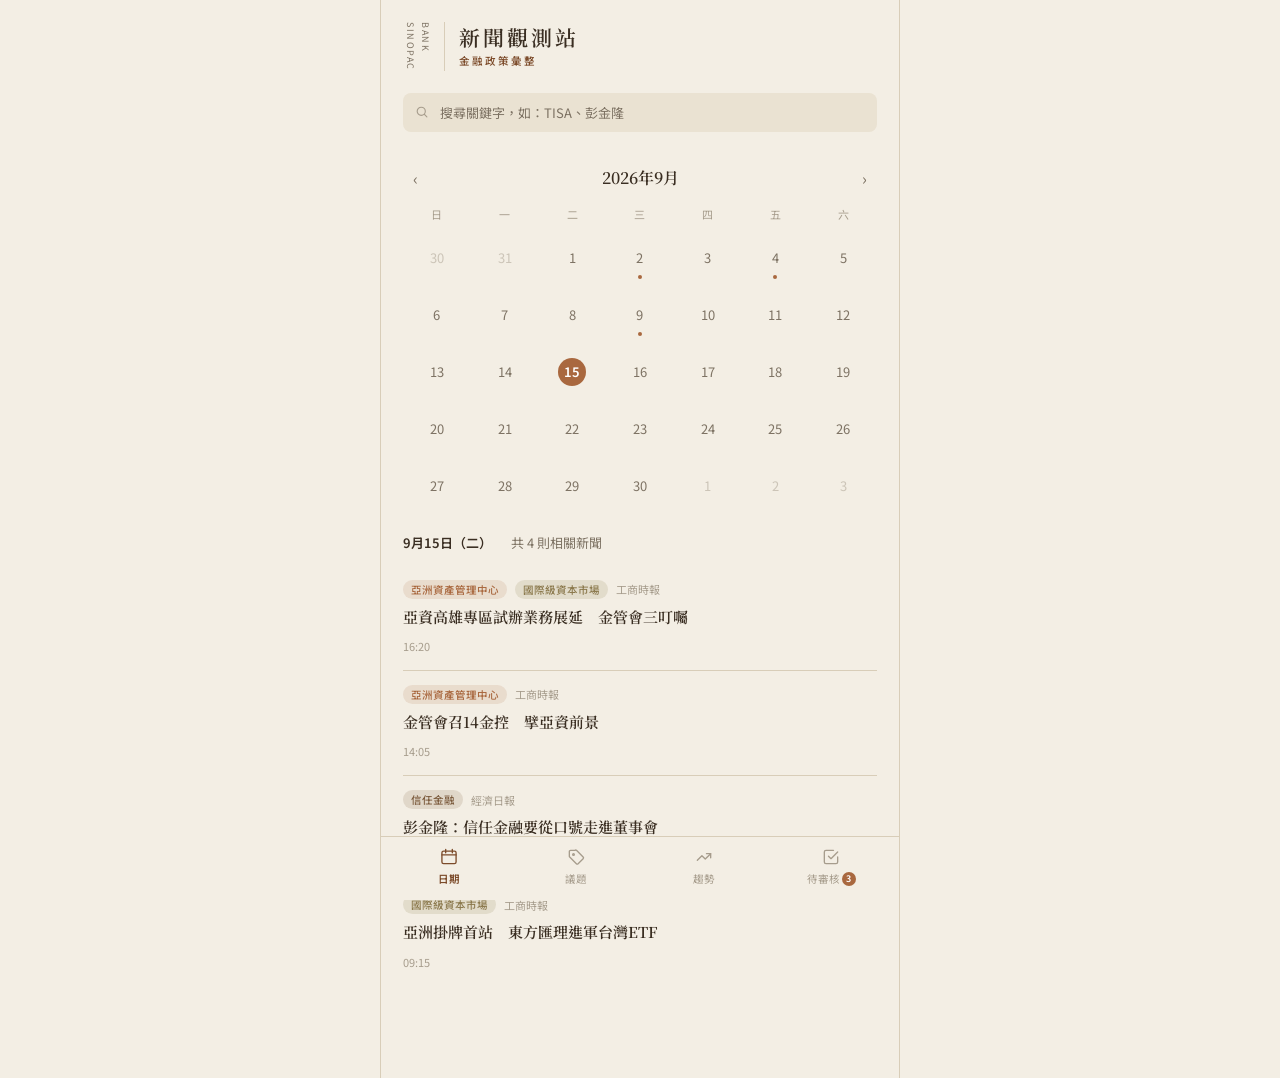
==== docs/index.html @ 08900f70 "實作金融政策新聞觀測站：爬蟲、規則分類、人工審核與儀表板 - 工商時報／經濟日報爬蟲（經濟日報含搜尋頁、udn API、RSS 三段備援），   禮貌爬取延遲、失敗原因分類與每日執行報告 logs/Y" ====
<!DOCTYPE html>
<html lang="zh-Hant">
<head>
<meta charset="UTF-8">
<meta name="viewport" content="width=device-width, initial-scale=1, viewport-fit=cover">
<meta name="theme-color" content="#F3EEE4">
<title>新聞觀測站｜金融政策彙整</title>
<link rel="preconnect" href="https://fonts.googleapis.com">
<link rel="preconnect" href="https://fonts.gstatic.com" crossorigin>
<link rel="stylesheet" href="https://fonts.googleapis.com/css2?family=Noto+Serif+TC:wght@500;600&family=Noto+Sans+TC:wght@400;500;600&display=swap">
<link rel="stylesheet" href="style.css">
</head>
<body>
<div class="app">
  <header class="header" id="header">
    <div class="brand-c">
      <span class="vert">BANK<br>SINOPAC</span>
      <p class="name">新聞觀測站<em>金融政策彙整</em></p>
    </div>
    <div class="search-bar" id="search-bar" hidden>
      <span class="search-icon"><svg viewBox="0 0 24 24" fill="none" stroke="currentColor" stroke-width="1.8" stroke-linecap="round" stroke-linejoin="round"><circle cx="10" cy="10" r="6.5"/><line x1="19" y1="19" x2="14.7" y2="14.7"/></svg></span>
      <input id="search-input" type="search" placeholder="搜尋關鍵字，如：TISA、彭金隆" autocomplete="off" aria-label="搜尋新聞">
    </div>
  </header>

  <main class="content" id="view"><div class="loading">資料載入中…</div></main>

  <nav class="bottom-nav" id="nav">
    <button class="nav-item" data-action="nav" data-view="date"><span class="nav-icon"><svg viewBox="0 0 24 24" fill="none" stroke="currentColor" stroke-width="1.6" stroke-linecap="round" stroke-linejoin="round"><rect x="3.5" y="5" width="17" height="15" rx="2"/><line x1="3.5" y1="9.5" x2="20.5" y2="9.5"/><line x1="8" y1="3" x2="8" y2="7"/><line x1="16" y1="3" x2="16" y2="7"/></svg></span>日期</button>
    <button class="nav-item" data-action="nav" data-view="topic"><span class="nav-icon"><svg viewBox="0 0 24 24" fill="none" stroke="currentColor" stroke-width="1.6" stroke-linecap="round" stroke-linejoin="round"><path d="M11 4h-5.5a1.5 1.5 0 0 0 -1.5 1.5v5.5c0 .4 .15 .78 .44 1.06l8 8c.58 .58 1.53 .58 2.12 0l6-6c.58 -.58 .58 -1.53 0 -2.12l-8 -8c-.28 -.28 -.66 -.44 -1.06 -.44z"/><circle cx="9" cy="9" r="1"/></svg></span>議題</button>
    <button class="nav-item" data-action="nav" data-view="trend"><span class="nav-icon"><svg viewBox="0 0 24 24" fill="none" stroke="currentColor" stroke-width="1.6" stroke-linecap="round" stroke-linejoin="round"><polyline points="4 16 9.5 10.5 13.5 14.5 20 8"/><polyline points="15 8 20 8 20 13"/></svg></span>趨勢</button>
    <button class="nav-item" data-action="nav" data-view="review"><span class="nav-icon"><svg viewBox="0 0 24 24" fill="none" stroke="currentColor" stroke-width="1.6" stroke-linecap="round" stroke-linejoin="round"><path d="M9 11l3 3l8 -8"/><path d="M20 12v6a2 2 0 0 1 -2 2h-12a2 2 0 0 1 -2 -2v-12a2 2 0 0 1 2 -2h9"/></svg></span>待審核<span class="nav-badge" id="nav-badge" hidden></span></button>
  </nav>
</div>
<div class="toast" id="toast" hidden role="status" aria-live="polite"></div>
<script src="app.js"></script>
</body>
</html>
---- docs/style.css ----
/* 新聞觀測站：樣式直接沿用 dashboard-mockup.html 定案規格 */
:root{
  --bg-page: #F3EEE4;       /* 米杏色主背景 */
  --bg-panel: #EAE2D2;      /* 淺沙色次要區塊 */
  --bg-panel-deep: #E3D9C4; /* 稍深沙色 */
  --accent: #A9683F;        /* 赭褐強調色 */
  --accent-deep: #7C4B2A;   /* 深赭褐，選中狀態文字 */
  --text-main: #3A2E22;     /* espresso 炭褐 */
  --text-sub: #7D7263;      /* 次要文字 */
  --text-muted: #A69C8C;    /* 弱化文字 */
  --divider: #D8CDB8;       /* 暖灰分隔線 */

  --topic-1: #A9683F; /* 亞洲資產管理中心 */
  --topic-2: #8C7A4E; /* 國際級資本市場 */
  --topic-3: #B08968; /* 三軌金融 */
  --topic-4: #9C7350; /* 全齡金融 */
  --topic-5: #7C5C3E; /* 信任金融 */
  --topic-6: #C08552; /* 金融大回饋 */

  --serif: 'Noto Serif TC', 'Songti TC', 'PMingLiU', serif;
  --sans: 'Noto Sans TC', 'PingFang TC', 'Microsoft JhengHei', sans-serif;
}

* { box-sizing: border-box; }
html, body { margin: 0; background: var(--bg-page); }
body { font-family: var(--sans); color: var(--text-main); -webkit-font-smoothing: antialiased; }
button, input, select { font-family: var(--sans); }
button { cursor: pointer; }
a { color: inherit; }
[hidden] { display: none !important; }

.app {
  max-width: 520px;
  margin: 0 auto;
  min-height: 100vh;
  min-height: 100dvh;
  display: flex;
  flex-direction: column;
  background: var(--bg-page);
}
@media (min-width: 560px) {
  .app { border-left: 0.5px solid var(--divider); border-right: 0.5px solid var(--divider); }
}

/* ---------- Header ---------- */
.header { padding: 22px 22px 14px; background: var(--bg-page); }
.header.compact { padding-bottom: 0; }

.brand-c { margin-bottom: 22px; display: flex; align-items: center; gap: 14px; }
.brand-c .vert {
  writing-mode: vertical-rl;
  font-size: 9px;
  color: var(--text-sub);
  letter-spacing: 1.5px;
  line-height: 1.6;
  border-right: 1px solid var(--divider);
  padding-right: 12px;
  display: flex;
  align-items: center;
  justify-content: center;
}
.brand-c .name {
  font-family: var(--serif);
  font-size: 21px;
  font-weight: 600;
  color: var(--text-main);
  letter-spacing: 3px;
  line-height: 1.2;
  margin: 0;
  white-space: nowrap;
}
.brand-c .name em {
  display: block;
  font-style: normal;
  font-size: 10.5px;
  color: var(--accent-deep);
  letter-spacing: 2px;
  font-family: var(--sans);
  font-weight: 500;
  margin-top: 5px;
}

/* ---------- Bottom nav ---------- */
.bottom-nav {
  position: sticky;
  bottom: 0;
  display: flex;
  justify-content: space-around;
  padding: 10px 4px calc(14px + env(safe-area-inset-bottom));
  border-top: 0.5px solid var(--divider);
  background: var(--bg-page);
  z-index: 5;
}
.nav-item {
  text-align: center; font-size: 10.5px; color: var(--text-muted); flex: 1;
  background: none; border: none; padding: 0;
}
.nav-icon { display: block; margin: 0 auto 4px; }
.nav-icon svg { width: 20px; height: 20px; display: block; margin: 0 auto; }
.nav-item.active { color: var(--accent-deep); font-weight: 600; }
.nav-badge {
  display: inline-block; min-width: 14px; padding: 0 4px; margin-left: 2px;
  border-radius: 7px; background: var(--accent); color: #fff;
  font-size: 9px; line-height: 14px; font-weight: 600; vertical-align: 1px;
}

/* ---------- Search ---------- */
.search-bar {
  display: flex; align-items: center; gap: 8px;
  background: var(--bg-panel); border-radius: 8px; padding: 9px 12px; margin-bottom: 18px;
}
.search-bar input {
  border: none; background: transparent; font-size: 13px; color: var(--text-main);
  outline: none; width: 100%;
}
.search-bar input::placeholder { color: var(--text-sub); }
.search-icon { color: var(--text-muted); display: flex; }
.search-icon svg { width: 15px; height: 15px; }
.search-clear { border: none; background: none; color: var(--text-muted); padding: 0 2px; font-size: 13px; }

.content { padding: 0 22px 28px; flex: 1; }

/* ---------- Calendar ---------- */
.cal-nav { display: flex; align-items: center; justify-content: space-between; margin-bottom: 14px; }
.cal-month { font-family: var(--serif); font-size: 16px; font-weight: 600; color: var(--text-main); }
.cal-arrow { color: var(--text-sub); font-size: 16px; background: none; border: none; padding: 2px 10px; }

.cal-grid { display: grid; grid-template-columns: repeat(7, 1fr); row-gap: 10px; margin-bottom: 20px; }
.cal-dow { text-align: center; font-size: 11px; color: var(--text-muted); padding-bottom: 6px; }
.cal-day {
  text-align: center; font-size: 13px; color: var(--text-sub); position: relative; padding: 6px 0;
  display: flex; flex-direction: column; align-items: center;
  background: none; border: none; font-family: var(--sans);
}
.cal-day.dim { color: var(--text-muted); opacity: 0.5; }
.cal-day .num { display: flex; align-items: center; justify-content: center; width: 28px; height: 28px; border-radius: 50%; margin: 0 auto; }
.cal-day .dot { width: 4px; height: 4px; border-radius: 50%; background: var(--accent); margin: 3px auto 0; visibility: hidden; }
.cal-day.has-news .dot { visibility: visible; }
.cal-day.today .num { color: var(--accent-deep); font-weight: 600; }
.cal-day.selected .num { background: var(--accent); color: #fff; font-weight: 600; }
.cal-day.selected .dot { visibility: hidden; }

.selected-date-label { font-size: 13px; color: var(--text-sub); margin: 4px 0 14px; display: flex; align-items: center; gap: 6px; flex-wrap: wrap; }
.selected-date-label b { color: var(--text-main); font-weight: 600; }
.link-btn { border: none; background: none; padding: 0; color: var(--accent-deep); font-size: 12px; font-weight: 600; }

/* ---------- News list ---------- */
.news-item { padding: 14px 0; border-bottom: 0.5px solid var(--divider); }
.news-item:last-child { border-bottom: none; }
.news-meta { display: flex; align-items: center; flex-wrap: wrap; gap: 6px 8px; margin-bottom: 6px; }
.tag { font-size: 10.5px; padding: 2px 8px; border-radius: 20px; font-weight: 500; white-space: nowrap; }
.news-source { font-size: 11px; color: var(--text-muted); }
.news-dot { color: var(--text-muted); font-size: 10px; }
.news-title {
  font-family: var(--serif); font-size: 15px; font-weight: 600; color: var(--text-main);
  line-height: 1.55; margin: 0 0 4px; text-decoration: none; display: block;
}
.news-title:hover { color: var(--accent-deep); }
.news-time { font-size: 11px; color: var(--text-muted); }
.empty { font-size: 12.5px; color: var(--text-muted); padding: 18px 0; line-height: 1.7; }

/* topic tag colors */
.t1 { background: rgba(169,104,63,0.14); color: var(--topic-1); }
.t2 { background: rgba(140,122,78,0.16); color: var(--topic-2); }
.t3 { background: rgba(176,137,104,0.18); color: #8c5a35; }
.t4 { background: rgba(156,115,80,0.16); color: var(--topic-4); }
.t5 { background: rgba(124,92,62,0.16); color: var(--topic-5); }
.t6 { background: rgba(192,133,82,0.16); color: #a8642f; }

/* ---------- Topic tabs ---------- */
.topic-tabs {
  display: flex; gap: 18px; overflow-x: auto; padding-bottom: 10px; margin-bottom: 6px;
  border-bottom: 0.5px solid var(--divider); scrollbar-width: none;
}
.topic-tabs::-webkit-scrollbar { display: none; }
.topic-tab {
  font-size: 13px; color: var(--text-sub); white-space: nowrap; padding: 0 0 8px; position: relative;
  flex-shrink: 0; background: none; border: none;
}
.topic-tab.active { color: var(--accent-deep); font-weight: 600; }
.topic-tab.active::after {
  content: ''; position: absolute; bottom: -10px; left: 0; right: 0; height: 2px;
  background: var(--accent); border-radius: 2px;
}

.section-label { font-size: 11px; color: var(--text-muted); margin: 18px 0 8px; }

/* ---------- Month picker ---------- */
.month-picker { display: flex; flex-direction: column; align-items: center; margin: 14px 0 18px; }
.month-input-wrap { display: flex; align-items: center; gap: 10px; }
.month-input-wrap input {
  border: none; border-bottom: 1px solid var(--divider); background: transparent; outline: none;
  font-family: var(--serif); font-size: 14px; font-weight: 600; color: var(--text-main);
  width: 82px; text-align: center; letter-spacing: 1.5px; padding: 4px 2px 8px; border-radius: 0;
}
.month-input-wrap input::placeholder { color: var(--text-muted); font-weight: 400; letter-spacing: 1px; opacity: 0.7; }
.month-input-wrap .go {
  color: var(--accent-deep); width: 20px; height: 20px; border-radius: 50%;
  border: 1px solid var(--accent); display: flex; align-items: center; justify-content: center;
  flex-shrink: 0; background: none; padding: 0;
}
.month-input-wrap .go svg { width: 10px; height: 10px; }
.month-error { font-size: 11px; color: var(--accent-deep); margin-top: 8px; }
.month-title { font-family: var(--serif); font-size: 16px; font-weight: 600; color: var(--text-main); margin: 0 0 10px; }

.month-report { background: var(--bg-panel); border-radius: 12px; padding: 14px 16px; margin-bottom: 12px; }
.month-report .subreport { margin-bottom: 14px; }
.month-report .subreport:last-child { margin-bottom: 0; }
.month-report .rlabel {
  font-size: 11px; color: var(--accent-deep); font-weight: 600; margin: 0 0 6px;
  display: flex; align-items: center; gap: 5px;
}
.month-report .rlabel::before { content: ''; width: 4px; height: 4px; border-radius: 50%; background: var(--accent); }
.month-report p { font-size: 12.5px; line-height: 1.7; color: var(--text-main); margin: 0; }
.month-report p.muted { color: var(--text-sub); }

.subcat-filter { display: flex; gap: 8px; margin: 14px 0 10px; flex-wrap: wrap; }
.subcat-chip {
  font-size: 11.5px; padding: 5px 12px; border-radius: 20px; color: var(--text-sub);
  background: var(--bg-panel); border: none;
}
.subcat-chip.active { background: var(--accent); color: #fff; font-weight: 600; }
.subcat-label {
  font-size: 10px; color: var(--accent-deep); background: rgba(169,104,63,0.10);
  padding: 1.5px 7px; border-radius: 10px; margin-right: 2px; white-space: nowrap;
}
.cross-topic-tag { font-size: 10px; color: var(--text-muted); display: inline-flex; align-items: center; gap: 3px; }
.cross-topic-tag svg { width: 10px; height: 10px; flex-shrink: 0; }
.month-count { font-size: 11px; color: var(--text-muted); margin: 8px 0 4px; }

/* ---------- Trend ---------- */
.stage-text { font-size: 13px; line-height: 1.7; color: var(--text-main); margin: 0; }
.review-block { background: var(--bg-panel-deep); border-radius: 12px; padding: 14px 16px; margin-top: 24px; }
.review-title { font-size: 12.5px; font-weight: 600; color: var(--text-main); margin: 0 0 10px; }
.review-block p.body { font-size: 12.5px; line-height: 1.7; color: var(--text-sub); margin: 0; }

/* ---------- Review: manual add ---------- */
.manual-add, .sync-card { background: var(--bg-panel); border-radius: 12px; padding: 14px 16px; margin-bottom: 16px; }
.manual-add .ma-label, .sync-card .ma-label {
  font-size: 11px; color: var(--accent-deep); font-weight: 600; margin: 0 0 10px;
  display: flex; align-items: center; gap: 5px;
}
.manual-add .ma-label::before, .sync-card .ma-label::before {
  content: ''; width: 4px; height: 4px; border-radius: 50%; background: var(--accent);
}
.ma-url-input {
  width: 100%; border: none; border-bottom: 1px solid var(--divider); background: transparent; outline: none;
  font-size: 12px; color: var(--text-main); padding: 6px 2px 9px; margin-bottom: 12px; border-radius: 0;
}
.ma-url-input::placeholder { color: var(--text-muted); }
.ma-row { display: flex; gap: 8px; align-items: stretch; }
.ma-topic-select {
  flex: 1; min-width: 0; position: relative;
}
.ma-topic-toggle {
  width: 100%; text-align: left; border: none; border-bottom: 1px solid var(--divider); background: transparent;
  font-size: 12px; color: var(--text-sub); padding: 6px 18px 8px 2px; white-space: nowrap; overflow: hidden;
  text-overflow: ellipsis; position: relative;
}
.ma-topic-toggle.has-value { color: var(--text-main); }
.ma-topic-toggle svg { position: absolute; right: 2px; top: 9px; width: 11px; height: 11px; color: var(--text-muted); }
.ma-topic-panel {
  position: absolute; left: 0; right: 0; top: calc(100% + 4px); z-index: 10;
  background: var(--bg-page); border: 0.5px solid var(--divider); border-radius: 10px; padding: 6px 4px;
}
.ma-topic-option { display: flex; align-items: center; gap: 8px; font-size: 12px; color: var(--text-main); padding: 7px 10px; cursor: pointer; }
.ma-topic-option input { accent-color: var(--accent); margin: 0; }
.ma-submit {
  border: none; background: var(--accent); color: #fff; font-size: 12px; font-weight: 600;
  border-radius: 8px; padding: 0 18px; flex-shrink: 0; min-height: 32px;
}
.ma-submit:disabled { opacity: 0.6; cursor: default; }
.form-msg { font-size: 11px; margin: 10px 0 0; line-height: 1.6; color: var(--text-sub); }
.form-msg.error { color: var(--accent-deep); }

.sync-row { display: flex; align-items: center; justify-content: space-between; gap: 10px; font-size: 12px; color: var(--text-main); }
.sync-row b { color: var(--accent-deep); }
.sync-settings { margin-top: 12px; padding-top: 10px; border-top: 0.5px solid var(--divider); }
.sync-settings .ma-url-input { margin-bottom: 8px; }
.sync-note { font-size: 10.5px; color: var(--text-muted); line-height: 1.6; margin: 6px 0 0; }

/* ---------- Review cards ---------- */
.review-card { background: var(--bg-panel); border-radius: 12px; padding: 14px 16px; margin-bottom: 12px; transition: opacity .25s; }
.review-card.leaving { opacity: 0; }
.review-card .rt {
  font-family: var(--serif); font-size: 14px; font-weight: 600; color: var(--text-main); line-height: 1.5;
  display: flex; align-items: flex-start; gap: 5px; margin-bottom: 8px; text-decoration: none;
}
.review-card .rt svg { width: 12px; height: 12px; flex-shrink: 0; margin-top: 4px; color: var(--accent); }
.review-card .src { font-size: 11px; color: var(--text-muted); display: block; margin-bottom: 10px; }
.origin-tag { font-size: 10px; color: var(--accent-deep); background: rgba(169,104,63,0.10); padding: 1px 6px; border-radius: 10px; margin-left: 6px; }
.topic-suggest-list { margin-bottom: 12px; }
.topic-suggest-row { display: flex; align-items: center; gap: 8px; padding: 8px 0; border-bottom: 0.5px solid var(--divider); }
.topic-suggest-row:last-of-type { border-bottom: none; }
.ts-info { flex: 1; min-width: 0; }
.ts-topic { font-size: 12px; font-weight: 600; color: var(--text-main); display: block; margin-bottom: 2px; }
.ts-sub { font-size: 11px; color: var(--accent-deep); }
.ts-sub.none { color: var(--text-muted); }
.ts-state { font-size: 10px; color: var(--text-muted); margin-left: 6px; }
.ts-reason { font-size: 10px; color: var(--text-muted); display: block; margin-top: 2px; }
.ts-sub-select {
  border: none; border-bottom: 1px solid var(--divider); background: transparent; outline: none;
  font-size: 11px; color: var(--accent-deep); padding: 2px 0; border-radius: 0;
}
.topic-suggest-row.approved .ts-topic::after {
  content: ''; display: inline-block; width: 5px; height: 5px; border-radius: 50%; background: var(--accent);
  margin-left: 6px; vertical-align: 2px;
}
.topic-suggest-row.removed .ts-info { opacity: 0.55; }
.topic-suggest-row.removed .ts-topic { text-decoration: line-through; font-weight: 500; }
.ts-actions { display: flex; gap: 4px; flex-shrink: 0; }
.ts-actions button {
  border: none; background: transparent; width: 26px; height: 26px; border-radius: 6px;
  display: flex; align-items: center; justify-content: center; color: var(--text-muted); padding: 0;
}
.ts-actions button svg { width: 13px; height: 13px; }
.ts-actions .ts-accept { color: var(--accent); }
.ts-actions .ts-remove:hover, .ts-actions .ts-undo:hover { color: var(--accent-deep); }
.ts-empty { font-size: 11.5px; color: var(--text-muted); margin: 4px 0 10px; }
.add-topic-row { display: flex; align-items: center; gap: 6px; padding-top: 8px; font-size: 11.5px; color: var(--text-sub); flex-wrap: wrap; }
.add-topic-row select {
  border: none; border-bottom: 1px solid var(--divider); background: transparent; outline: none;
  font-size: 11.5px; color: var(--text-sub); padding: 3px 0; border-radius: 0; max-width: 60%;
}
.add-topic-row .add-btn { color: var(--accent-deep); font-weight: 600; border: none; background: transparent; padding: 0; font-size: 11.5px; }
.card-msg { font-size: 11px; color: var(--accent-deep); margin: -4px 0 10px; line-height: 1.6; }

.review-actions { display: flex; gap: 8px; }
.review-actions button { flex: 1; border: none; border-radius: 8px; padding: 8px 0; font-size: 12px; font-weight: 600; }
.review-actions .approve { background: var(--accent); color: #fff; }
.review-actions .edit { background: transparent; border: 1px solid var(--divider); color: var(--text-sub); }
.review-actions .edit.on { border-color: var(--accent); color: var(--accent-deep); }
.review-actions .delete {
  background: transparent; border: 1px solid rgba(169,104,63,0.35); color: var(--text-muted);
  flex: 0 0 auto; width: 38px; display: flex; align-items: center; justify-content: center; padding: 0;
}
.review-actions .delete svg { width: 14px; height: 14px; }
.confirm-delete {
  display: flex; align-items: center; gap: 10px; background: rgba(169,104,63,0.08);
  border: 1px solid rgba(169,104,63,0.3); border-radius: 8px; padding: 8px 10px;
}
.confirm-delete .cd-text { font-size: 11.5px; color: var(--text-main); flex: 1; line-height: 1.5; }
.confirm-delete .cd-reason {
  display: block; margin-top: 4px; border: none; border-bottom: 1px solid var(--divider); background: transparent;
  font-size: 10.5px; color: var(--text-sub); padding: 2px 0; outline: none; border-radius: 0; max-width: 100%;
}
.confirm-delete .cd-btns { display: flex; gap: 6px; flex-shrink: 0; }
.confirm-delete button { border: none; border-radius: 6px; font-size: 11px; font-weight: 600; padding: 6px 12px; }
.confirm-delete .cd-yes { background: var(--accent-deep); color: #fff; }
.confirm-delete .cd-no { background: transparent; border: 1px solid var(--divider); color: var(--text-sub); }

/* ---------- Review: stats ---------- */
.stats-area { margin-top: 32px; }
.review-mode-banner { background: var(--bg-panel-deep); border-radius: 10px; padding: 12px 14px; margin-bottom: 16px; }
.review-mode-banner .banner-top {
  display: flex; align-items: center; justify-content: space-between; font-size: 11px; color: var(--text-sub); line-height: 1.6;
}
.review-mode-banner .banner-top b { color: var(--accent-deep); }
.banner-toggle {
  display: flex; align-items: center; gap: 4px; font-size: 10.5px; color: var(--accent-deep); font-weight: 600;
  flex-shrink: 0; margin-left: 10px; background: none; border: none; padding: 0;
}
.banner-toggle svg { width: 11px; height: 11px; transition: transform .2s; }
.banner-toggle.open svg { transform: rotate(180deg); }
.accuracy-detail { margin-top: 12px; padding-top: 12px; border-top: 0.5px solid var(--divider); }
.accuracy-row { display: flex; align-items: center; gap: 10px; margin-bottom: 10px; }
.accuracy-row:last-of-type { margin-bottom: 0; }
.accuracy-row .topic-name { font-size: 11px; color: var(--text-main); width: 76px; flex-shrink: 0; line-height: 1.4; }
.accuracy-bar-track { flex: 1; height: 5px; background: rgba(169,104,63,0.14); border-radius: 3px; overflow: hidden; }
.accuracy-bar-fill { display: block; height: 100%; background: var(--accent); border-radius: 3px; }
.accuracy-pct { font-size: 11px; font-weight: 600; color: var(--accent-deep); width: 34px; flex-shrink: 0; text-align: right; }
.accuracy-pct.na { color: var(--text-muted); font-weight: 400; }
.accuracy-note { font-size: 10.5px; color: var(--text-muted); margin-top: 10px; line-height: 1.6; }
.coverage-block { background: var(--bg-panel); border-radius: 12px; padding: 14px 16px; margin-bottom: 16px; }
.coverage-block .cv-label {
  font-size: 11px; color: var(--accent-deep); font-weight: 600; margin: 0 0 10px; display: flex; align-items: center; gap: 5px;
}
.coverage-block .cv-label::before { content: ''; width: 4px; height: 4px; border-radius: 50%; background: var(--accent); }
.cv-stat-row { display: flex; justify-content: space-between; align-items: baseline; margin-bottom: 8px; }
.cv-stat-row .cv-name { font-size: 12px; color: var(--text-main); }
.cv-stat-row .cv-value { font-size: 12px; font-weight: 600; color: var(--text-main); }
.cv-stat-row .cv-value em { font-style: normal; color: var(--accent-deep); }
.cv-note { font-size: 10.5px; color: var(--text-muted); margin-top: 10px; line-height: 1.6; }

.toast {
  position: fixed; left: 50%; bottom: 84px; transform: translateX(-50%);
  background: var(--text-main); color: var(--bg-page); font-size: 12px; padding: 8px 14px; border-radius: 8px;
  max-width: calc(100% - 44px); z-index: 20; line-height: 1.5; text-align: center;
}
.loading { font-size: 12px; color: var(--text-muted); padding: 40px 0; text-align: center; }

@media (prefers-reduced-motion: reduce) {
  .review-card, .banner-toggle svg { transition: none; }
}
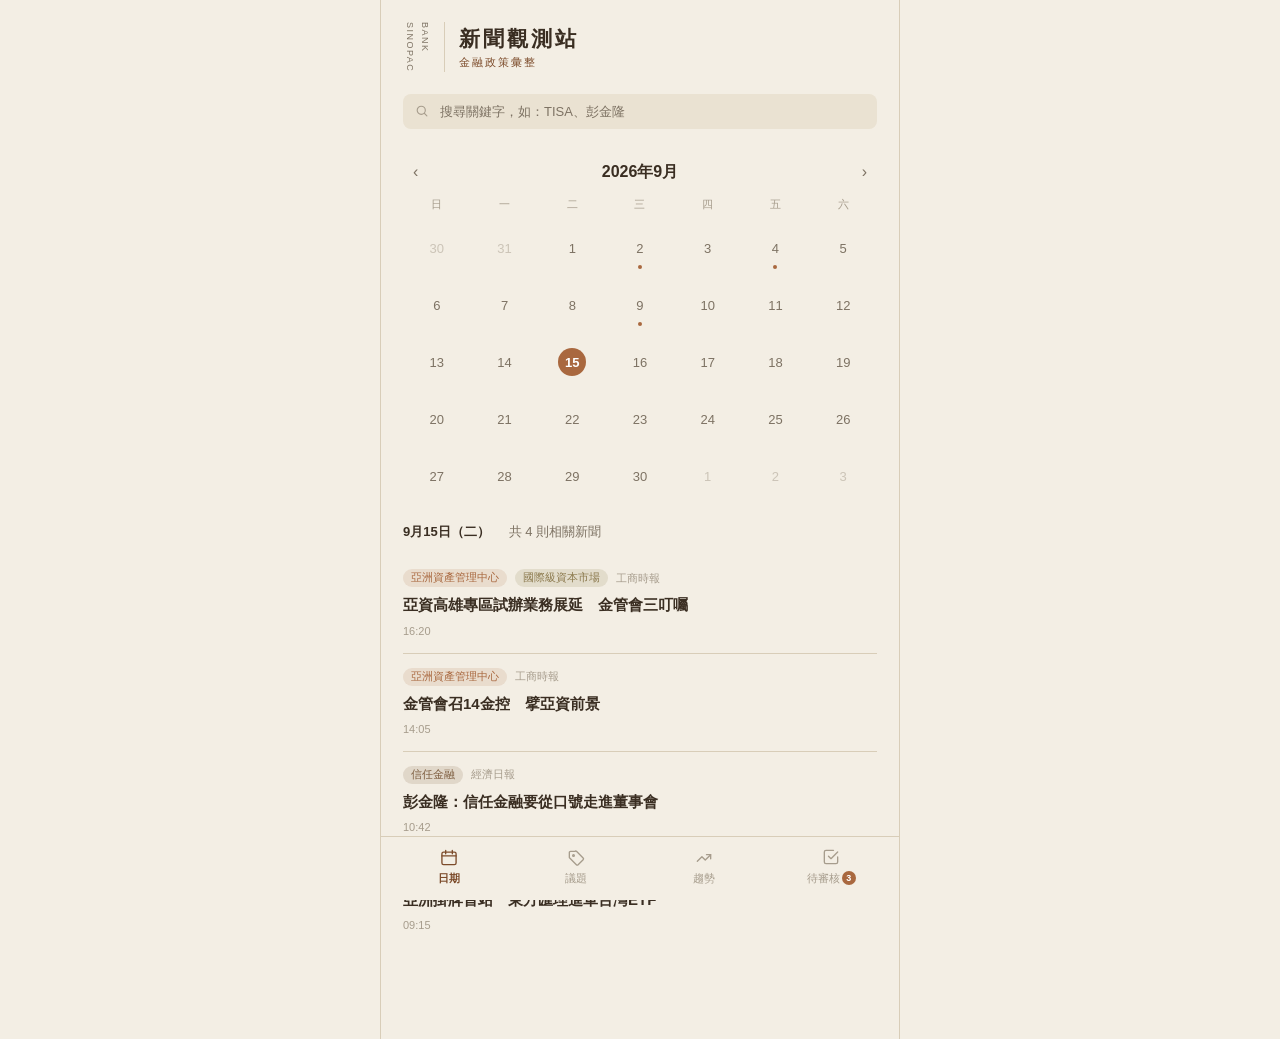
==== commit 23ae0393: "全站字型改為微軟正黑體；每日爬蟲改為台灣時間 08:00 - 標題與內文統一使用微軟正黑體，非 Windows 裝置依序改用蘋方、思源黑體；   移除不再需要的 Google Fonts 載入 - d" ====
--- a/docs/index.html
+++ b/docs/index.html
@@ -5,9 +5,6 @@
 <meta name="viewport" content="width=device-width, initial-scale=1, viewport-fit=cover">
 <meta name="theme-color" content="#F3EEE4">
 <title>新聞觀測站｜金融政策彙整</title>
-<link rel="preconnect" href="https://fonts.googleapis.com">
-<link rel="preconnect" href="https://fonts.gstatic.com" crossorigin>
-<link rel="stylesheet" href="https://fonts.googleapis.com/css2?family=Noto+Serif+TC:wght@500;600&family=Noto+Sans+TC:wght@400;500;600&display=swap">
 <link rel="stylesheet" href="style.css">
 </head>
 <body>
--- a/docs/style.css
+++ b/docs/style.css
@@ -17,8 +17,10 @@
   --topic-5: #7C5C3E; /* 信任金融 */
   --topic-6: #C08552; /* 金融大回饋 */
 
-  --serif: 'Noto Serif TC', 'Songti TC', 'PMingLiU', serif;
-  --sans: 'Noto Sans TC', 'PingFang TC', 'Microsoft JhengHei', sans-serif;
+  /* 全站統一使用微軟正黑體；非 Windows 裝置沒有此字型時依序改用蘋方、思源黑體 */
+  --font: 'Microsoft JhengHei', '微軟正黑體', 'PingFang TC', 'Noto Sans TC', 'Heiti TC', sans-serif;
+  --serif: var(--font);
+  --sans: var(--font);
 }
 
 * { box-sizing: border-box; }
@@ -351,6 +353,12 @@
 
 /* ---------- Review: stats ---------- */
 .stats-area { margin-top: 32px; }
+/* 關鍵字學習：與「爬蟲涵蓋率」等功能卡片同一套樣式 */
+.learn-head { display: flex; align-items: center; justify-content: space-between; margin-bottom: 10px; }
+.learn-head .cv-label { margin: 0 !important; }
+.learn-detail { margin-top: 4px; padding-top: 2px; border-top: 0.5px solid var(--divider); }
+.learn-detail .topic-suggest-list { margin: 6px 0 0; }
+.learn-card .ts-reason + .ts-reason { margin-top: 1px; }
 .review-mode-banner { background: var(--bg-panel-deep); border-radius: 10px; padding: 12px 14px; margin-bottom: 16px; }
 .review-mode-banner .banner-top {
   display: flex; align-items: center; justify-content: space-between; font-size: 11px; color: var(--text-sub); line-height: 1.6;
